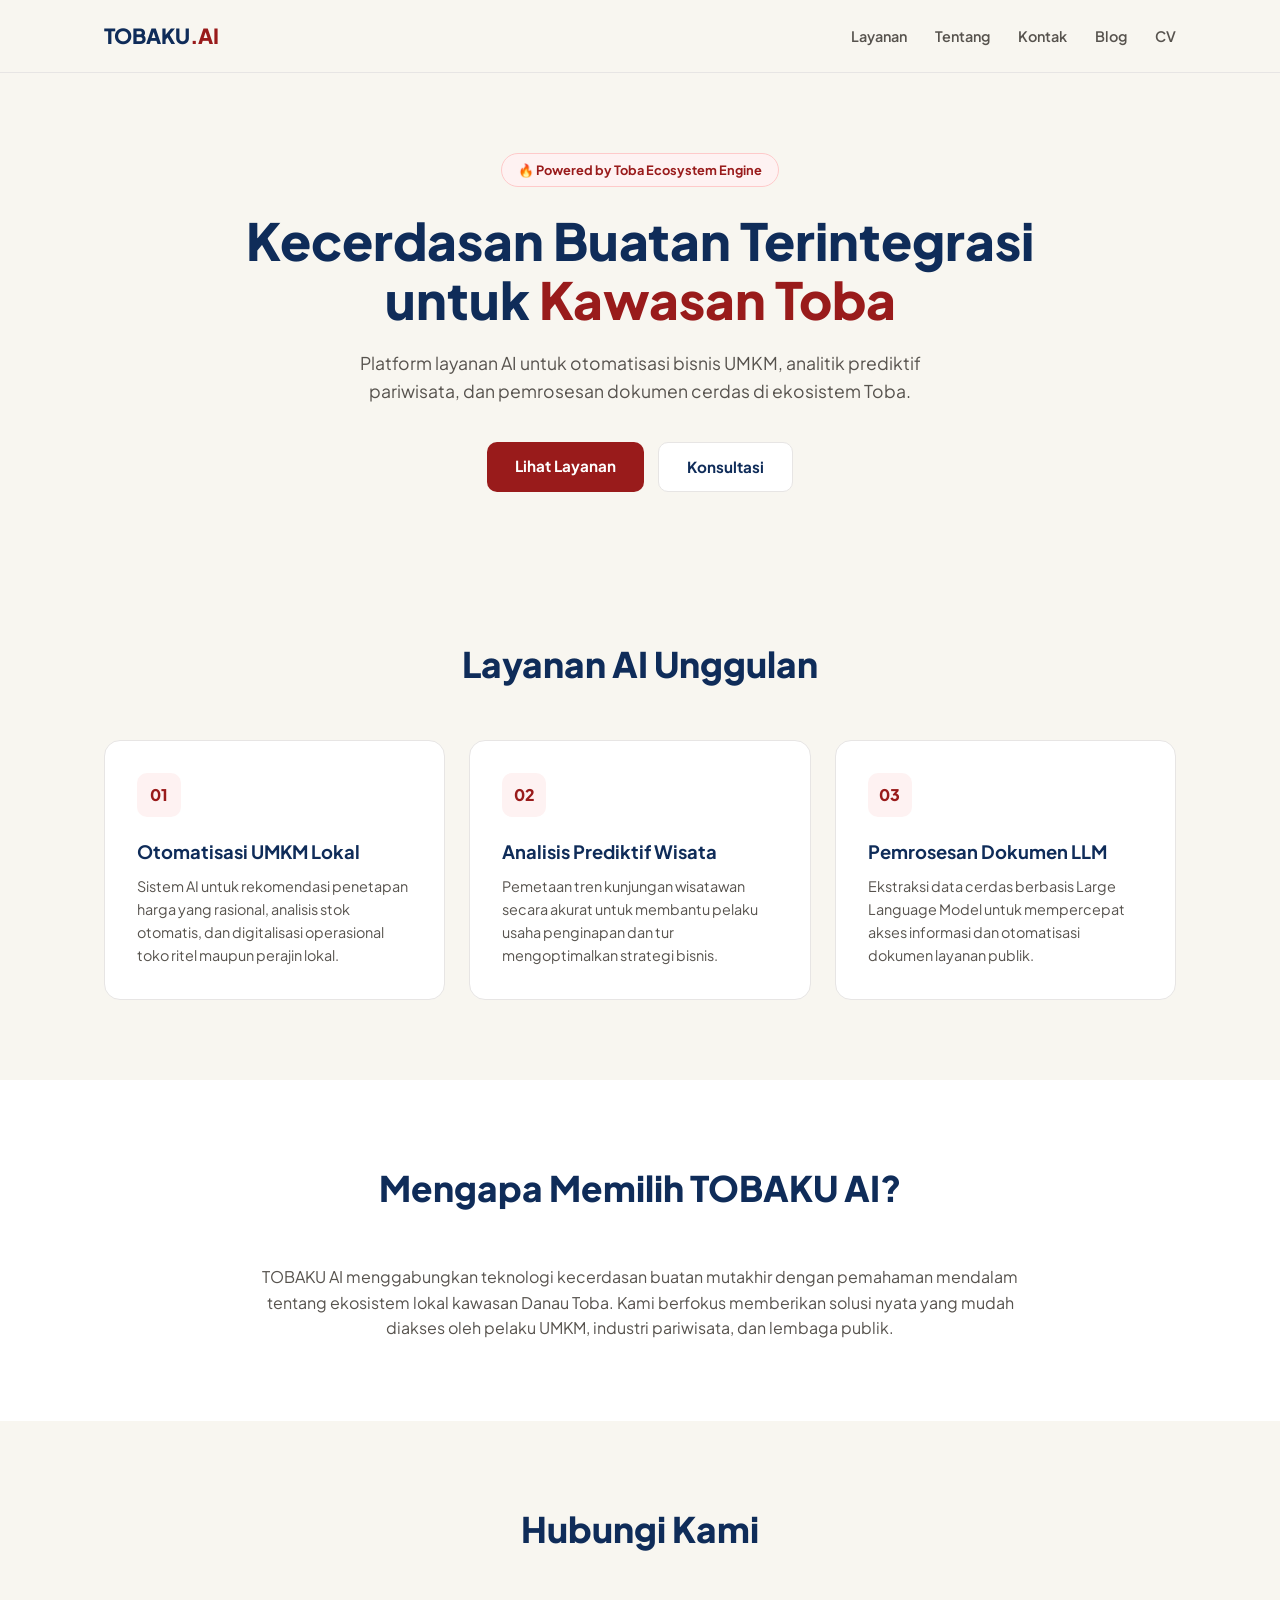
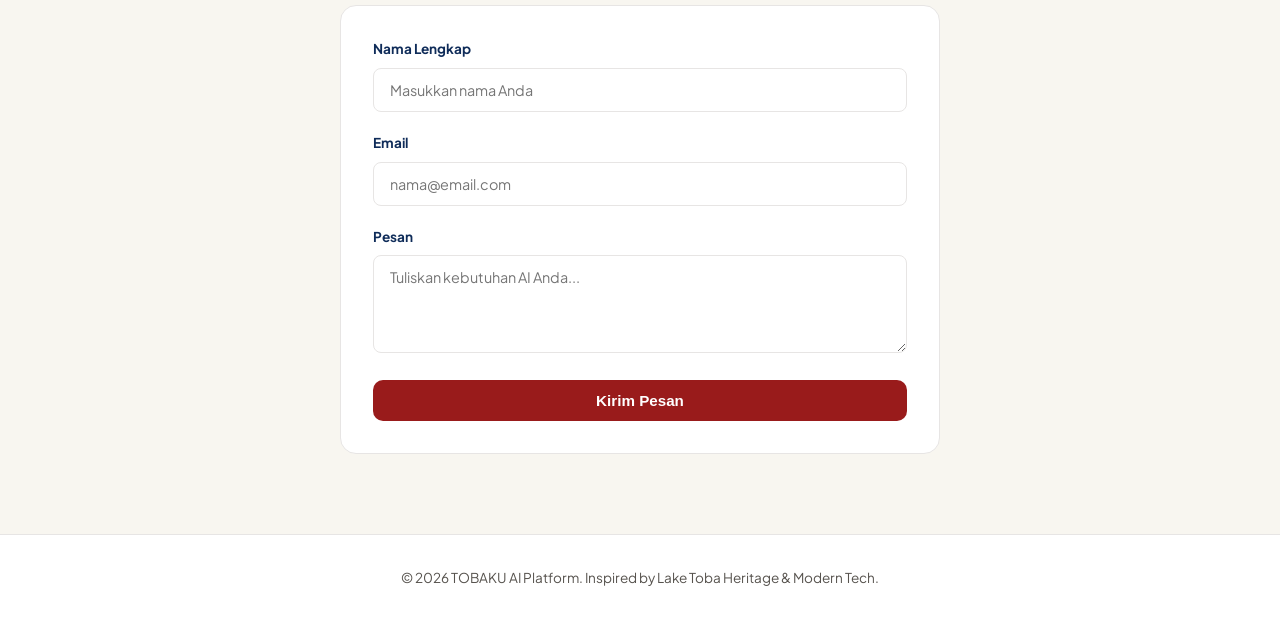
==== index.html @ 4fce0cf8 "Fix layout and index" ====
<!DOCTYPE html>
<html lang="id">
<head>
  <meta charset="UTF-8">
  <meta name="viewport" content="width=device-width, initial-scale=1.0">
  <title>TOBAKU AI | Landing Page</title>
  <link rel="stylesheet" href="assets/css/style.css">
</head>
<body>

  <nav class="navbar">
    <div class="container">
      <div class="nav-container">
        <a href="index.html" class="logo">TOBAKU<span>.AI</span></a>
        <ul class="nav-links">
          <li><a href="#layanan">Layanan</a></li>
          <li><a href="#tentang">Tentang</a></li>
          <li><a href="#kontak">Kontak</a></li>
          <li><a href="blog.html">Blog</a></li>
          <li><a href="cv.html">CV</a></li>
        </ul>
      </div>
    </div>
  </nav>

  <section class="hero">
    <div class="container">
      <span class="badge-saas">🔥 Powered by Toba Ecosystem Engine</span>
      <h1>Kecerdasan Buatan Terintegrasi untuk <span>Kawasan Toba</span></h1>
      <p>Platform layanan AI untuk otomatisasi bisnis UMKM, analitik prediktif pariwisata, dan pemrosesan dokumen cerdas di ekosistem Toba.</p>
      
      <div class="btn-group">
        <a href="#layanan" class="btn-primary">Lihat Layanan</a>
        <a href="#kontak" class="btn-secondary">Konsultasi</a>
      </div>
    </div>
  </section>

  <section class="section" id="layanan">
    <div class="container">
      <div class="section-title">
        <h2>Layanan AI Unggulan</h2>
      </div>

      <div class="grid-3">
        <div class="card">
          <div class="card-num">01</div>
          <h3>Otomatisasi UMKM Lokal</h3>
          <p>Sistem AI untuk rekomendasi penetapan harga yang rasional, analisis stok otomatis, dan digitalisasi operasional toko ritel maupun perajin lokal.</p>
        </div>

        <div class="card">
          <div class="card-num">02</div>
          <h3>Analisis Prediktif Wisata</h3>
          <p>Pemetaan tren kunjungan wisatawan secara akurat untuk membantu pelaku usaha penginapan dan tur mengoptimalkan strategi bisnis.</p>
        </div>

        <div class="card">
          <div class="card-num">03</div>
          <h3>Pemrosesan Dokumen LLM</h3>
          <p>Ekstraksi data cerdas berbasis Large Language Model untuk mempercepat akses informasi dan otomatisasi dokumen layanan publik.</p>
        </div>
      </div>
    </div>
  </section>

  <section class="section" id="tentang" style="background: white;">
    <div class="container">
      <div class="section-title">
        <h2>Mengapa Memilih TOBAKU AI?</h2>
      </div>
      <p style="text-align: center; max-width: 800px; margin: 0 auto; color: var(--text-muted);">
        TOBAKU AI menggabungkan teknologi kecerdasan buatan mutakhir dengan pemahaman mendalam tentang ekosistem lokal kawasan Danau Toba. Kami berfokus memberikan solusi nyata yang mudah diakses oleh pelaku UMKM, industri pariwisata, dan lembaga publik.
      </p>
    </div>
  </section>

  <section class="section" id="kontak">
    <div class="container">
      <div class="section-title">
        <h2>Hubungi Kami</h2>
      </div>

      <form class="contact-form" onsubmit="alert('Pesan berhasil dikirim!'); return false;">
        <div class="form-group">
          <label>Nama Lengkap</label>
          <input type="text" class="form-control" placeholder="Masukkan nama Anda" required>
        </div>
        <div class="form-group">
          <label>Email</label>
          <input type="email" class="form-control" placeholder="nama@email.com" required>
        </div>
        <div class="form-group">
          <label>Pesan</label>
          <textarea class="form-control" rows="4" placeholder="Tuliskan kebutuhan AI Anda..." required></textarea>
        </div>
        <button type="submit" class="btn-primary" style="width: 100%;">Kirim Pesan</button>
      </form>
    </div>
  </section>

  <footer>
    <div class="container">
      <p>&copy; 2026 TOBAKU AI Platform. Inspired by Lake Toba Heritage & Modern Tech.</p>
    </div>
  </footer>

</body>
</html>
---- assets/css/style.css ----
@import url('https://fonts.googleapis.com/css2?family=Plus+Jakarta+Sans:wght@400;500;600;700;800&display=swap');

:root {
  --bg-toba-warm: #f8f6f0;
  --surface-card: #ffffff;
  --toba-red: #991b1b;
  --toba-red-soft: #fef2f2;
  --toba-blue: #0f2c59;
  --text-dark: #1e1b18;
  --text-muted: #57534e;
  --border-color: #e7e5e4;
  --radius-pill: 999px;
  --radius-card: 16px;
}

* {
  margin: 0;
  padding: 0;
  box-sizing: border-box;
}

html {
  scroll-behavior: smooth;
}

body {
  font-family: 'Plus Jakarta Sans', sans-serif;
  background-color: var(--bg-toba-warm);
  color: var(--text-dark);
  line-height: 1.6;
}

.container {
  max-width: 1120px;
  margin: 0 auto;
  padding: 0 24px;
}

/* NAVBAR */
.navbar {
  position: sticky;
  top: 0;
  background: rgba(248, 246, 240, 0.95);
  backdrop-filter: blur(12px);
  border-bottom: 1px solid var(--border-color);
  z-index: 100;
}

.nav-container {
  height: 72px;
  display: flex;
  justify-content: space-between;
  align-items: center;
}

.logo {
  font-size: 1.3rem;
  font-weight: 800;
  color: var(--toba-blue);
  text-decoration: none;
}

.logo span {
  color: var(--toba-red);
}

.nav-links {
  display: flex;
  gap: 28px;
  list-style: none;
}

.nav-links a {
  text-decoration: none;
  color: var(--text-muted);
  font-weight: 600;
  font-size: 0.9rem;
  transition: color 0.2s;
}

.nav-links a:hover, .nav-links a.active {
  color: var(--toba-red);
}

/* HERO */
.hero {
  padding: 80px 0 64px;
  text-align: center;
}

.badge-saas {
  display: inline-flex;
  align-items: center;
  padding: 6px 16px;
  background: var(--toba-red-soft);
  border: 1px solid #fecaca;
  color: var(--toba-red);
  border-radius: var(--radius-pill);
  font-size: 0.8rem;
  font-weight: 700;
  margin-bottom: 24px;
}

.hero h1 {
  font-size: 3.2rem;
  font-weight: 800;
  line-height: 1.15;
  color: var(--toba-blue);
  max-width: 820px;
  margin: 0 auto 20px;
}

.hero h1 span {
  color: var(--toba-red);
}

.hero p {
  font-size: 1.1rem;
  color: var(--text-muted);
  max-width: 620px;
  margin: 0 auto 36px;
}

.btn-group {
  display: flex;
  gap: 14px;
  justify-content: center;
}

.btn-primary {
  padding: 12px 28px;
  background-color: var(--toba-red);
  color: #fff;
  text-decoration: none;
  font-weight: 700;
  border-radius: 10px;
  font-size: 0.95rem;
  transition: all 0.2s;
  border: none;
  cursor: pointer;
}

.btn-primary:hover {
  background-color: #7f1d1d;
  transform: translateY(-2px);
}

.btn-secondary {
  padding: 12px 28px;
  background-color: var(--surface-card);
  border: 1px solid var(--border-color);
  color: var(--toba-blue);
  text-decoration: none;
  font-weight: 700;
  border-radius: 10px;
  font-size: 0.95rem;
}

/* LAYANAN & TENTANG */
.section {
  padding: 80px 0;
}

.section-title {
  text-align: center;
  margin-bottom: 48px;
}

.section-title h2 {
  font-size: 2.2rem;
  font-weight: 800;
  color: var(--toba-blue);
}

.grid-3 {
  display: grid;
  grid-template-columns: repeat(3, 1fr);
  gap: 24px;
}

.card {
  background: var(--surface-card);
  border: 1px solid var(--border-color);
  border-radius: var(--radius-card);
  padding: 32px;
  transition: all 0.2s;
}

.card:hover {
  border-color: var(--toba-red);
  transform: translateY(-4px);
}

.card-num {
  width: 44px;
  height: 44px;
  background: var(--toba-red-soft);
  color: var(--toba-red);
  border-radius: 10px;
  display: flex;
  align-items: center;
  justify-content: center;
  font-weight: 800;
  margin-bottom: 20px;
}

.card h3 {
  font-size: 1.15rem;
  font-weight: 700;
  color: var(--toba-blue);
  margin-bottom: 8px;
}

.card p {
  color: var(--text-muted);
  font-size: 0.9rem;
}

/* FORM KONTAK */
.contact-form {
  max-width: 600px;
  margin: 0 auto;
  background: white;
  padding: 32px;
  border-radius: var(--radius-card);
  border: 1px solid var(--border-color);
}

.form-group {
  margin-bottom: 20px;
  text-align: left;
}

.form-group label {
  display: block;
  font-size: 0.85rem;
  font-weight: 700;
  margin-bottom: 8px;
  color: var(--toba-blue);
}

.form-control {
  width: 100%;
  padding: 12px 16px;
  border: 1px solid var(--border-color);
  border-radius: 8px;
  font-family: inherit;
  font-size: 0.9rem;
}

footer {
  border-top: 1px solid var(--border-color);
  padding: 32px 0;
  text-align: center;
  font-size: 0.85rem;
  color: var(--text-muted);
  background: var(--surface-card);
}

@media (max-width: 768px) {
  .hero h1 { font-size: 2.2rem; }
  .grid-3 { grid-template-columns: 1fr; }
}
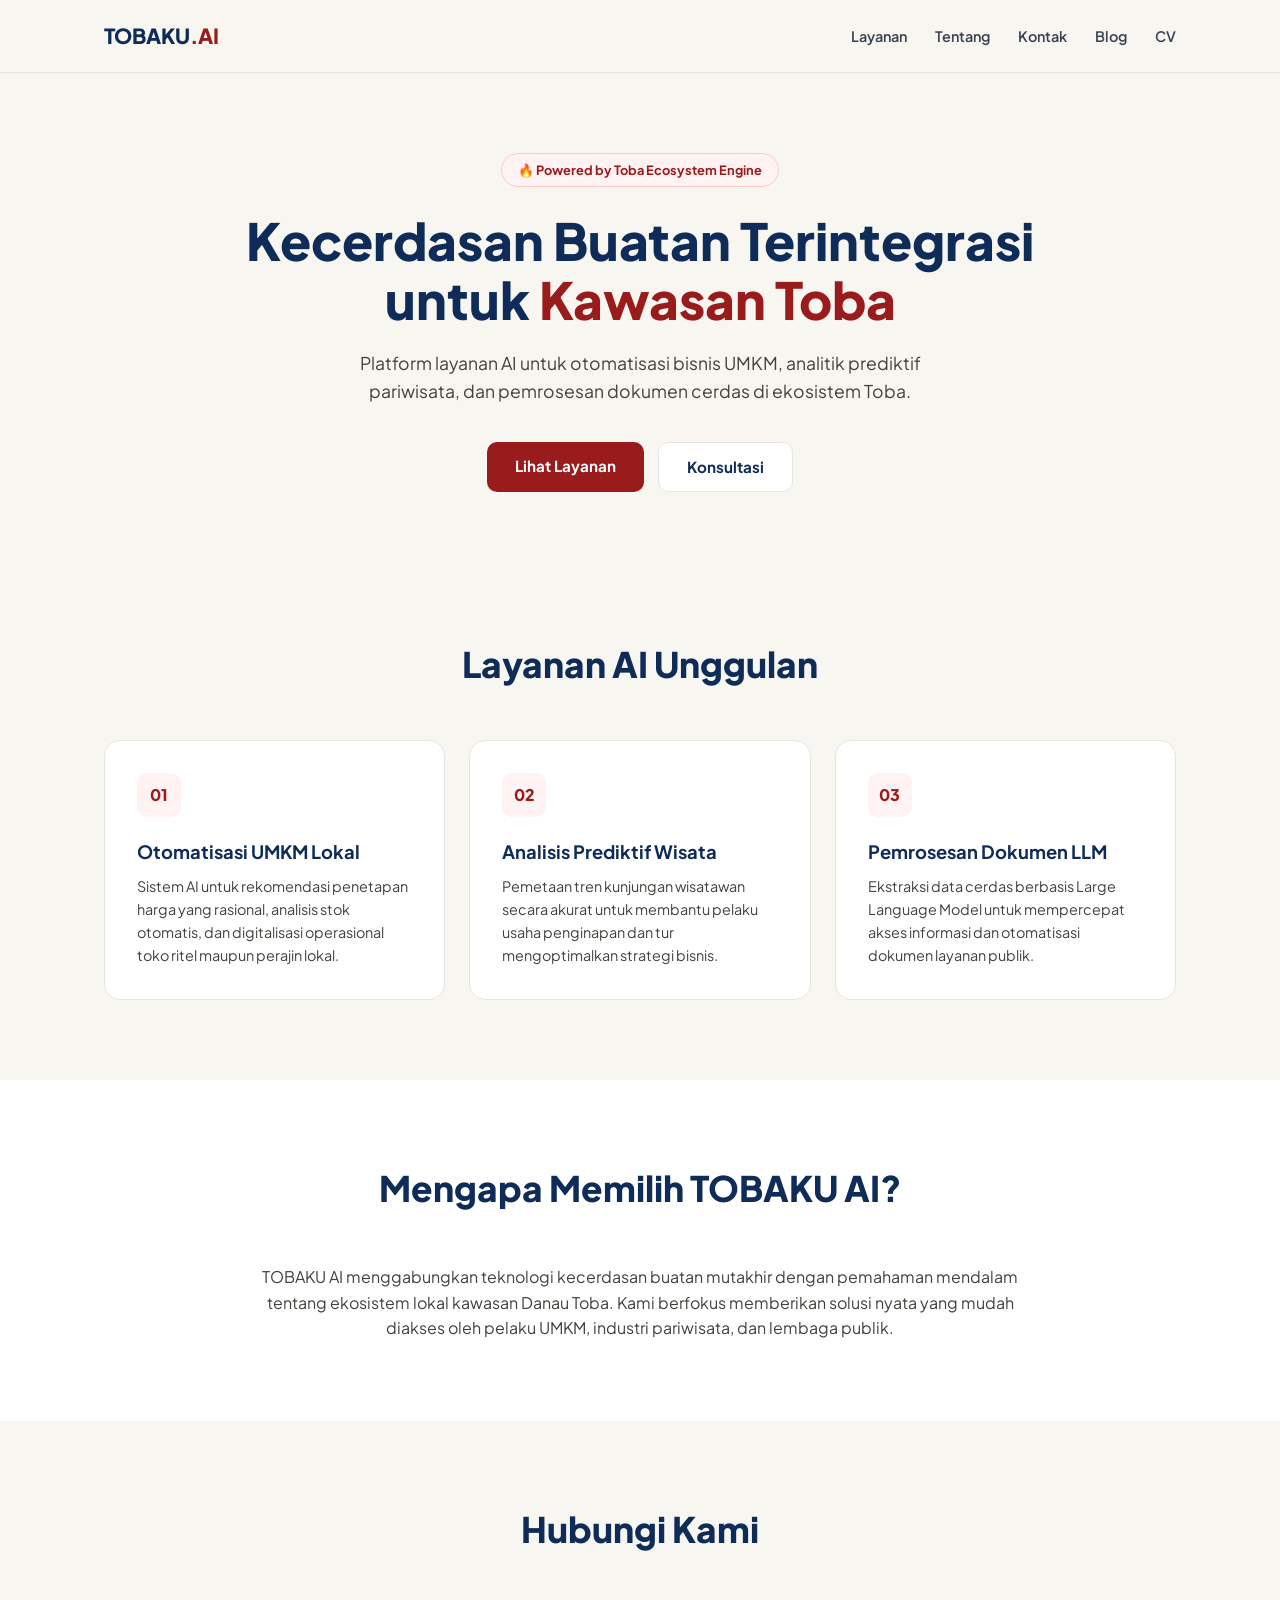
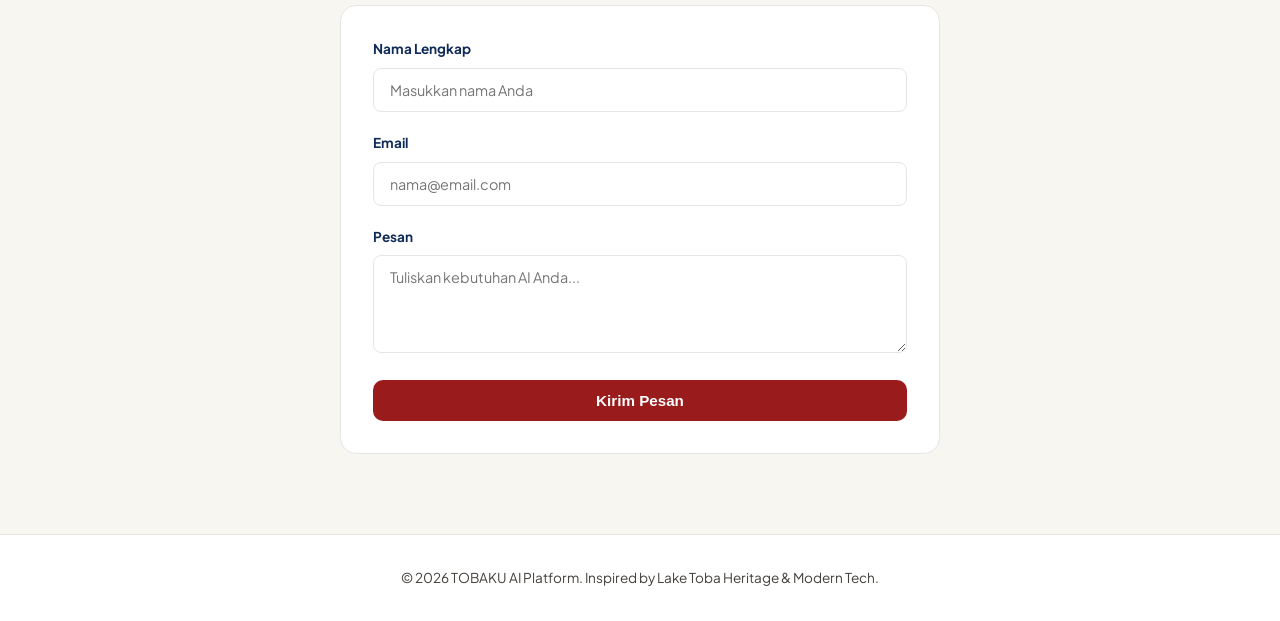
==== commit d2dcb044: "Fix accessibility issues: color contrast, heading order, and empty tags" ====
--- a/index.html
+++ b/index.html
@@ -8,96 +8,100 @@
 </head>
 <body>
 
-  <nav class="navbar">
-    <div class="container">
-      <div class="nav-container">
-        <a href="index.html" class="logo">TOBAKU<span>.AI</span></a>
-        <ul class="nav-links">
-          <li><a href="#layanan">Layanan</a></li>
-          <li><a href="#tentang">Tentang</a></li>
-          <li><a href="#kontak">Kontak</a></li>
-          <li><a href="blog.html">Blog</a></li>
-          <li><a href="cv.html">CV</a></li>
-        </ul>
+  <header>
+    <nav class="navbar">
+      <div class="container">
+        <div class="nav-container">
+          <a href="index.html" class="logo">TOBAKU<span>.AI</span></a>
+          <ul class="nav-links">
+            <li><a href="#layanan">Layanan</a></li>
+            <li><a href="#tentang">Tentang</a></li>
+            <li><a href="#kontak">Kontak</a></li>
+            <li><a href="blog.html">Blog</a></li>
+            <li><a href="cv.html">CV</a></li>
+          </ul>
+        </div>
       </div>
-    </div>
-  </nav>
+    </nav>
+  </header>
 
-  <section class="hero">
-    <div class="container">
-      <span class="badge-saas">🔥 Powered by Toba Ecosystem Engine</span>
-      <h1>Kecerdasan Buatan Terintegrasi untuk <span>Kawasan Toba</span></h1>
-      <p>Platform layanan AI untuk otomatisasi bisnis UMKM, analitik prediktif pariwisata, dan pemrosesan dokumen cerdas di ekosistem Toba.</p>
-      
-      <div class="btn-group">
-        <a href="#layanan" class="btn-primary">Lihat Layanan</a>
-        <a href="#kontak" class="btn-secondary">Konsultasi</a>
+  <main>
+    <section class="hero">
+      <div class="container">
+        <span class="badge-saas">🔥 Powered by Toba Ecosystem Engine</span>
+        <h1>Kecerdasan Buatan Terintegrasi untuk <span>Kawasan Toba</span></h1>
+        <p>Platform layanan AI untuk otomatisasi bisnis UMKM, analitik prediktif pariwisata, dan pemrosesan dokumen cerdas di ekosistem Toba.</p>
+        
+        <div class="btn-group">
+          <a href="#layanan" class="btn-primary">Lihat Layanan</a>
+          <a href="#kontak" class="btn-secondary">Konsultasi</a>
+        </div>
       </div>
-    </div>
-  </section>
+    </section>
 
-  <section class="section" id="layanan">
-    <div class="container">
-      <div class="section-title">
-        <h2>Layanan AI Unggulan</h2>
-      </div>
-
-      <div class="grid-3">
-        <div class="card">
-          <div class="card-num">01</div>
-          <h3>Otomatisasi UMKM Lokal</h3>
-          <p>Sistem AI untuk rekomendasi penetapan harga yang rasional, analisis stok otomatis, dan digitalisasi operasional toko ritel maupun perajin lokal.</p>
+    <section class="section" id="layanan">
+      <div class="container">
+        <div class="section-title">
+          <h2>Layanan AI Unggulan</h2>
         </div>
 
-        <div class="card">
-          <div class="card-num">02</div>
-          <h3>Analisis Prediktif Wisata</h3>
-          <p>Pemetaan tren kunjungan wisatawan secara akurat untuk membantu pelaku usaha penginapan dan tur mengoptimalkan strategi bisnis.</p>
+        <div class="grid-3">
+          <div class="card">
+            <div class="card-num">01</div>
+            <h3>Otomatisasi UMKM Lokal</h3>
+            <p>Sistem AI untuk rekomendasi penetapan harga yang rasional, analisis stok otomatis, dan digitalisasi operasional toko ritel maupun perajin lokal.</p>
+          </div>
+
+          <div class="card">
+            <div class="card-num">02</div>
+            <h3>Analisis Prediktif Wisata</h3>
+            <p>Pemetaan tren kunjungan wisatawan secara akurat untuk membantu pelaku usaha penginapan dan tur mengoptimalkan strategi bisnis.</p>
+          </div>
+
+          <div class="card">
+            <div class="card-num">03</div>
+            <h3>Pemrosesan Dokumen LLM</h3>
+            <p>Ekstraksi data cerdas berbasis Large Language Model untuk mempercepat akses informasi dan otomatisasi dokumen layanan publik.</p>
+          </div>
+        </div>
+      </div>
+    </section>
+
+    <section class="section" id="tentang" style="background: white;">
+      <div class="container">
+        <div class="section-title">
+          <h2>Mengapa Memilih TOBAKU AI?</h2>
+        </div>
+        <p style="text-align: center; max-width: 800px; margin: 0 auto; color: var(--text-muted);">
+          TOBAKU AI menggabungkan teknologi kecerdasan buatan mutakhir dengan pemahaman mendalam tentang ekosistem lokal kawasan Danau Toba. Kami berfokus memberikan solusi nyata yang mudah diakses oleh pelaku UMKM, industri pariwisata, dan lembaga publik.
+        </p>
+      </div>
+    </section>
+
+    <section class="section" id="kontak">
+      <div class="container">
+        <div class="section-title">
+          <h2>Hubungi Kami</h2>
         </div>
 
-        <div class="card">
-          <div class="card-num">03</div>
-          <h3>Pemrosesan Dokumen LLM</h3>
-          <p>Ekstraksi data cerdas berbasis Large Language Model untuk mempercepat akses informasi dan otomatisasi dokumen layanan publik.</p>
-        </div>
+        <form class="contact-form" onsubmit="alert('Pesan berhasil dikirim!'); return false;">
+          <div class="form-group">
+            <label for="nama">Nama Lengkap</label>
+            <input type="text" id="nama" class="form-control" placeholder="Masukkan nama Anda" required>
+          </div>
+          <div class="form-group">
+            <label for="email">Email</label>
+            <input type="email" id="email" class="form-control" placeholder="nama@email.com" required>
+          </div>
+          <div class="form-group">
+            <label for="pesan">Pesan</label>
+            <textarea id="pesan" class="form-control" rows="4" placeholder="Tuliskan kebutuhan AI Anda..." required></textarea>
+          </div>
+          <button type="submit" class="btn-primary" style="width: 100%;">Kirim Pesan</button>
+        </form>
       </div>
-    </div>
-  </section>
-
-  <section class="section" id="tentang" style="background: white;">
-    <div class="container">
-      <div class="section-title">
-        <h2>Mengapa Memilih TOBAKU AI?</h2>
-      </div>
-      <p style="text-align: center; max-width: 800px; margin: 0 auto; color: var(--text-muted);">
-        TOBAKU AI menggabungkan teknologi kecerdasan buatan mutakhir dengan pemahaman mendalam tentang ekosistem lokal kawasan Danau Toba. Kami berfokus memberikan solusi nyata yang mudah diakses oleh pelaku UMKM, industri pariwisata, dan lembaga publik.
-      </p>
-    </div>
-  </section>
-
-  <section class="section" id="kontak">
-    <div class="container">
-      <div class="section-title">
-        <h2>Hubungi Kami</h2>
-      </div>
-
-      <form class="contact-form" onsubmit="alert('Pesan berhasil dikirim!'); return false;">
-        <div class="form-group">
-          <label>Nama Lengkap</label>
-          <input type="text" class="form-control" placeholder="Masukkan nama Anda" required>
-        </div>
-        <div class="form-group">
-          <label>Email</label>
-          <input type="email" class="form-control" placeholder="nama@email.com" required>
-        </div>
-        <div class="form-group">
-          <label>Pesan</label>
-          <textarea class="form-control" rows="4" placeholder="Tuliskan kebutuhan AI Anda..." required></textarea>
-        </div>
-        <button type="submit" class="btn-primary" style="width: 100%;">Kirim Pesan</button>
-      </form>
-    </div>
-  </section>
+    </section>
+  </main>
 
   <footer>
     <div class="container">
--- a/assets/css/style.css
+++ b/assets/css/style.css
@@ -7,7 +7,7 @@
   --toba-red-soft: #fef2f2;
   --toba-blue: #0f2c59;
   --text-dark: #1e1b18;
-  --text-muted: #57534e;
+  --text-muted: #44403c; /* Gelap untuk memenuhi kontras WCAG 2 AA */
   --border-color: #e7e5e4;
   --radius-pill: 999px;
   --radius-card: 16px;
@@ -72,7 +72,7 @@
 
 .nav-links a {
   text-decoration: none;
-  color: var(--text-muted);
+  color: #374151; /* Kontras dinaikkan */
   font-weight: 600;
   font-size: 0.9rem;
   transition: color 0.2s;
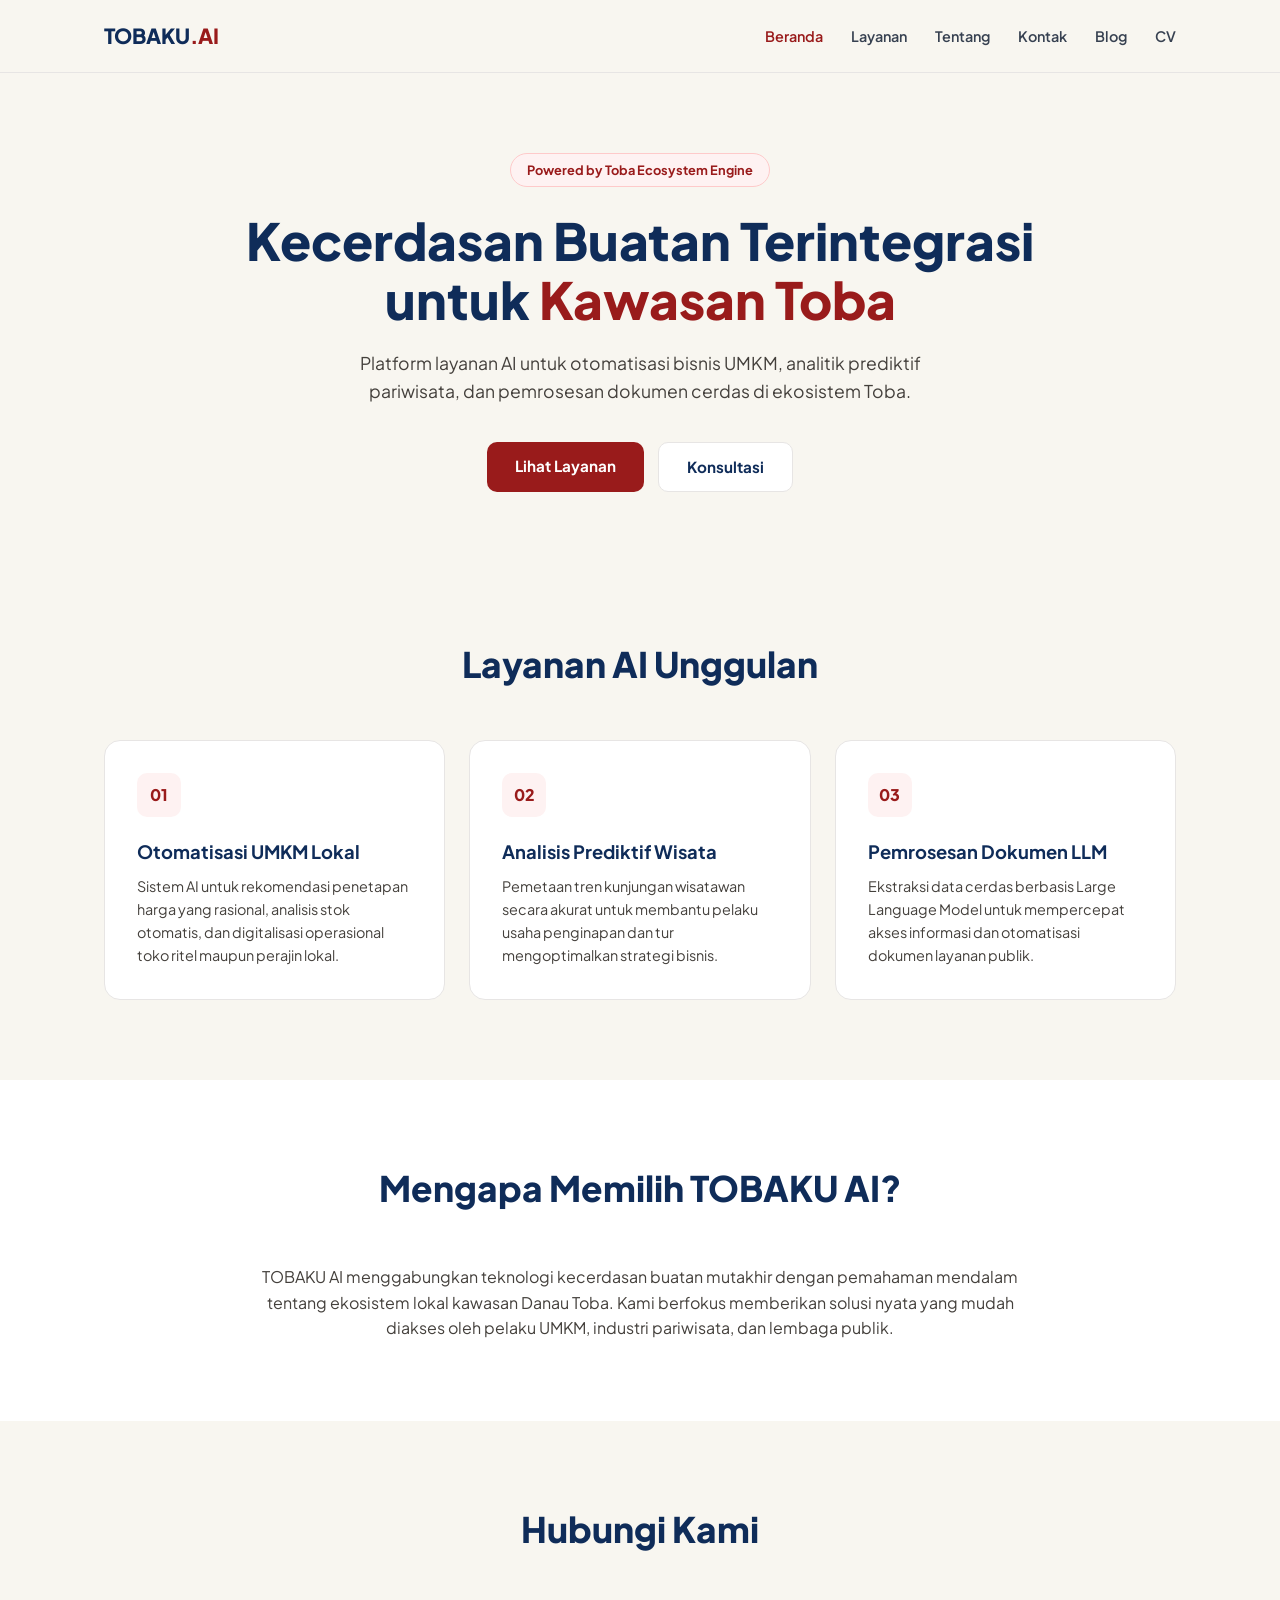
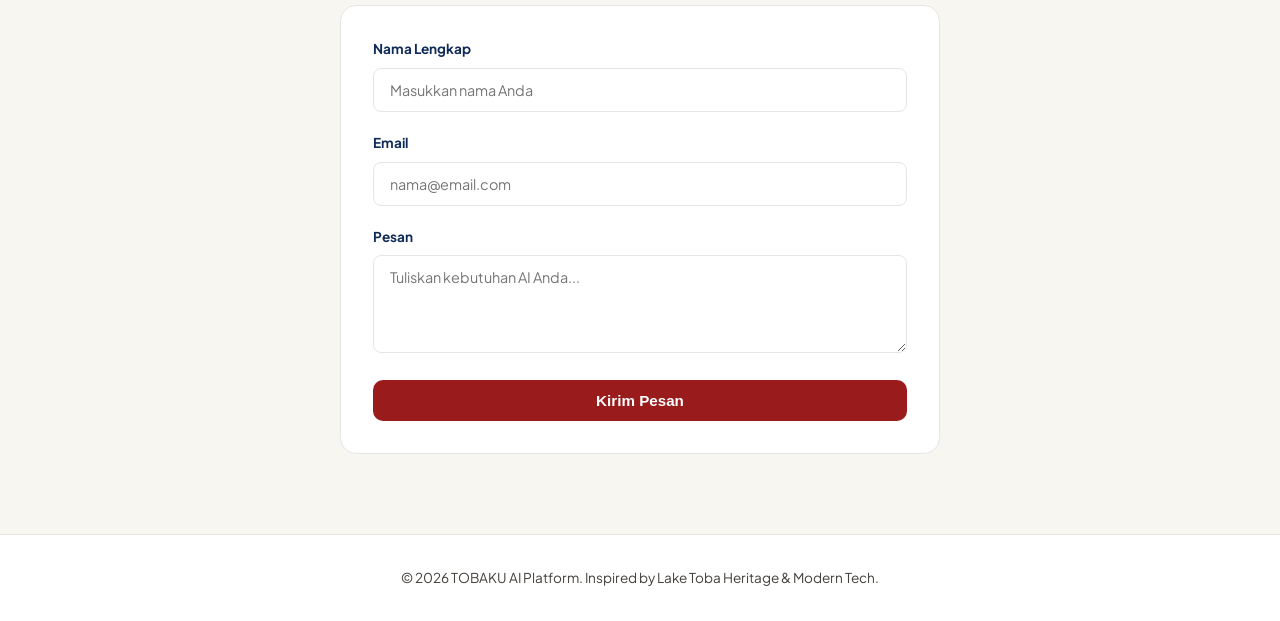
==== commit b0c4689c: "Refactor code to meet rubric requirements: clean code, semantic HTML, and proper framework separatio" ====
--- a/index.html
+++ b/index.html
@@ -3,32 +3,33 @@
 <head>
   <meta charset="UTF-8">
   <meta name="viewport" content="width=device-width, initial-scale=1.0">
-  <title>TOBAKU AI | Landing Page</title>
+  <title>TOBAKU AI | Layanan Kecerdasan Buatan Kawasan Toba</title>
   <link rel="stylesheet" href="assets/css/style.css">
 </head>
 <body>
 
-  <header>
-    <nav class="navbar">
-      <div class="container">
-        <div class="nav-container">
-          <a href="index.html" class="logo">TOBAKU<span>.AI</span></a>
+  <header class="navbar">
+    <div class="container">
+      <div class="nav-container">
+        <a href="index.html" class="logo">TOBAKU<span>.AI</span></a>
+        <nav>
           <ul class="nav-links">
+            <li><a href="index.html" class="active">Beranda</a></li>
             <li><a href="#layanan">Layanan</a></li>
             <li><a href="#tentang">Tentang</a></li>
             <li><a href="#kontak">Kontak</a></li>
             <li><a href="blog.html">Blog</a></li>
             <li><a href="cv.html">CV</a></li>
           </ul>
-        </div>
+        </nav>
       </div>
-    </nav>
+    </div>
   </header>
 
   <main>
     <section class="hero">
       <div class="container">
-        <span class="badge-saas">🔥 Powered by Toba Ecosystem Engine</span>
+        <span class="badge-saas">Powered by Toba Ecosystem Engine</span>
         <h1>Kecerdasan Buatan Terintegrasi untuk <span>Kawasan Toba</span></h1>
         <p>Platform layanan AI untuk otomatisasi bisnis UMKM, analitik prediktif pariwisata, dan pemrosesan dokumen cerdas di ekosistem Toba.</p>
         
@@ -46,28 +47,28 @@
         </div>
 
         <div class="grid-3">
-          <div class="card">
+          <article class="card">
             <div class="card-num">01</div>
             <h3>Otomatisasi UMKM Lokal</h3>
             <p>Sistem AI untuk rekomendasi penetapan harga yang rasional, analisis stok otomatis, dan digitalisasi operasional toko ritel maupun perajin lokal.</p>
-          </div>
+          </article>
 
-          <div class="card">
+          <article class="card">
             <div class="card-num">02</div>
             <h3>Analisis Prediktif Wisata</h3>
             <p>Pemetaan tren kunjungan wisatawan secara akurat untuk membantu pelaku usaha penginapan dan tur mengoptimalkan strategi bisnis.</p>
-          </div>
+          </article>
 
-          <div class="card">
+          <article class="card">
             <div class="card-num">03</div>
             <h3>Pemrosesan Dokumen LLM</h3>
             <p>Ekstraksi data cerdas berbasis Large Language Model untuk mempercepat akses informasi dan otomatisasi dokumen layanan publik.</p>
-          </div>
+          </article>
         </div>
       </div>
     </section>
 
-    <section class="section" id="tentang" style="background: white;">
+    <section class="section" id="tentang" style="background: #ffffff;">
       <div class="container">
         <div class="section-title">
           <h2>Mengapa Memilih TOBAKU AI?</h2>
--- a/assets/css/style.css
+++ b/assets/css/style.css
@@ -7,7 +7,7 @@
   --toba-red-soft: #fef2f2;
   --toba-blue: #0f2c59;
   --text-dark: #1e1b18;
-  --text-muted: #44403c; /* Gelap untuk memenuhi kontras WCAG 2 AA */
+  --text-muted: #44403c;
   --border-color: #e7e5e4;
   --radius-pill: 999px;
   --radius-card: 16px;
@@ -36,7 +36,7 @@
   padding: 0 24px;
 }
 
-/* NAVBAR */
+/* Navigation */
 .navbar {
   position: sticky;
   top: 0;
@@ -72,17 +72,18 @@
 
 .nav-links a {
   text-decoration: none;
-  color: #374151; /* Kontras dinaikkan */
+  color: #374151;
   font-weight: 600;
   font-size: 0.9rem;
   transition: color 0.2s;
 }
 
-.nav-links a:hover, .nav-links a.active {
-  color: var(--toba-red);
-}
-
-/* HERO */
+.nav-links a:hover,
+.nav-links a.active {
+  color: var(--toba-red);
+}
+
+/* Hero Section */
 .hero {
   padding: 80px 0 64px;
   text-align: center;
@@ -130,7 +131,7 @@
 .btn-primary {
   padding: 12px 28px;
   background-color: var(--toba-red);
-  color: #fff;
+  color: #ffffff;
   text-decoration: none;
   font-weight: 700;
   border-radius: 10px;
@@ -156,7 +157,7 @@
   font-size: 0.95rem;
 }
 
-/* LAYANAN & TENTANG */
+/* Feature & Service Sections */
 .section {
   padding: 80px 0;
 }
@@ -216,11 +217,11 @@
   font-size: 0.9rem;
 }
 
-/* FORM KONTAK */
+/* Contact Form */
 .contact-form {
   max-width: 600px;
   margin: 0 auto;
-  background: white;
+  background: #ffffff;
   padding: 32px;
   border-radius: var(--radius-card);
   border: 1px solid var(--border-color);
@@ -257,7 +258,12 @@
   background: var(--surface-card);
 }
 
+/* Responsive Media Queries */
 @media (max-width: 768px) {
-  .hero h1 { font-size: 2.2rem; }
-  .grid-3 { grid-template-columns: 1fr; }
+  .hero h1 {
+    font-size: 2.2rem;
+  }
+  .grid-3 {
+    grid-template-columns: 1fr;
+  }
 }
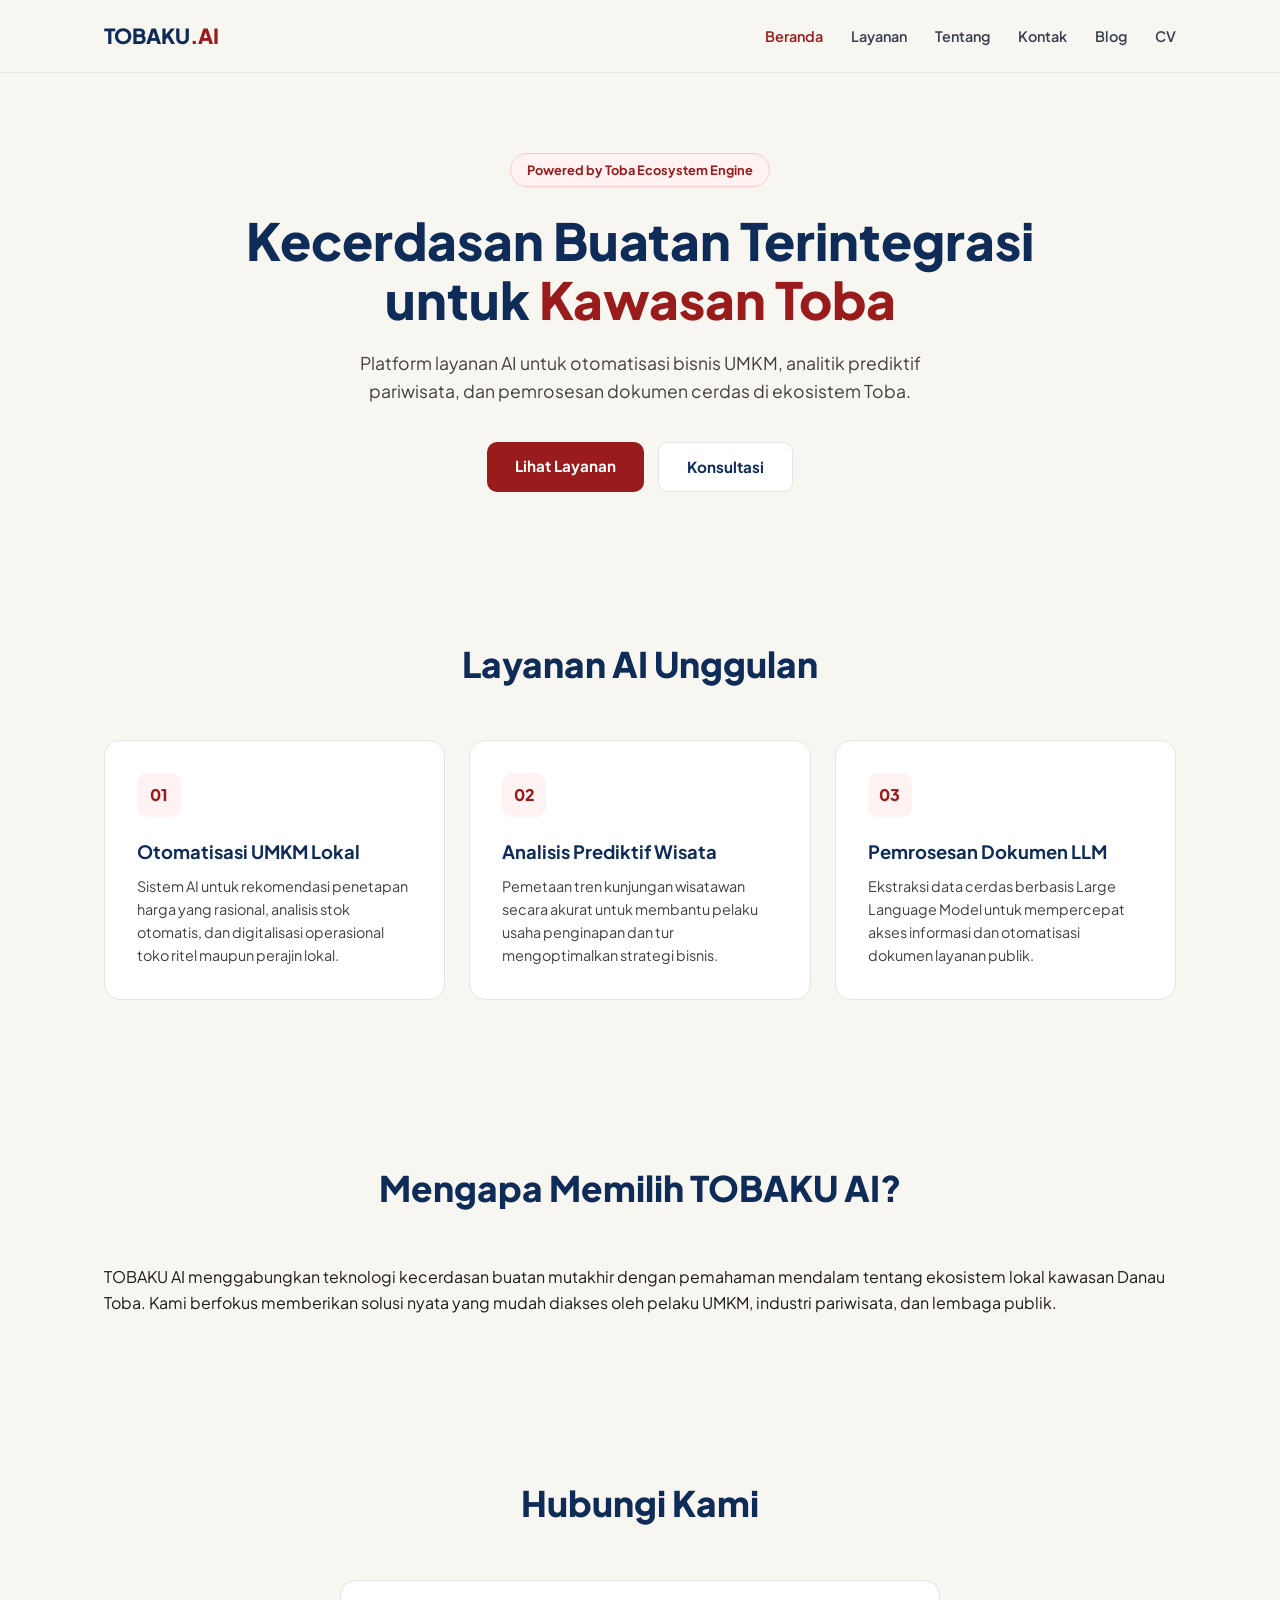
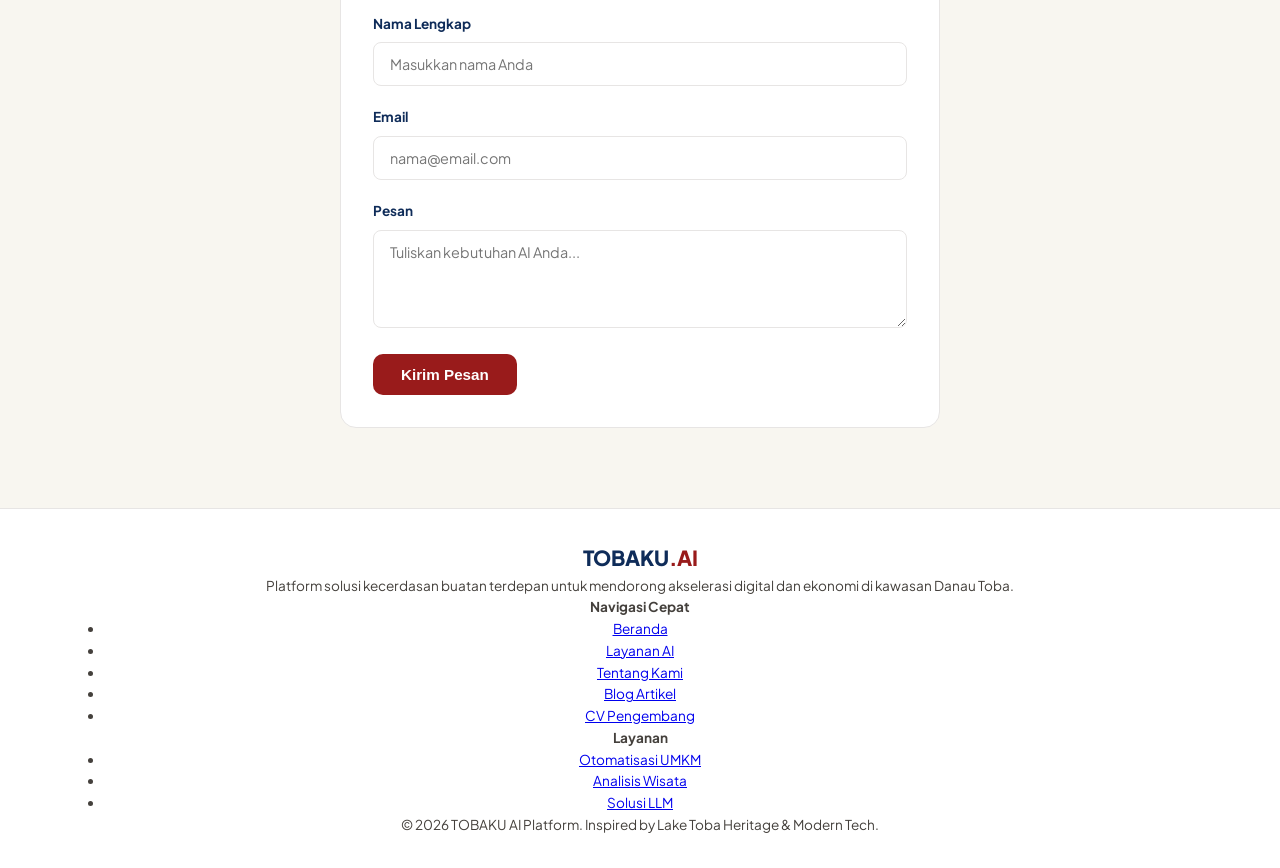
==== commit 5b766d91: "Fix feedback rubric: add blog thumbnails and full detail cover, remove inline styles, add HTML comme" ====
--- a/index.html
+++ b/index.html
@@ -8,6 +8,7 @@
 </head>
 <body>
 
+  <!-- Navigasi Utama -->
   <header class="navbar">
     <div class="container">
       <div class="nav-container">
@@ -27,6 +28,7 @@
   </header>
 
   <main>
+    <!-- Section Hero -->
     <section class="hero">
       <div class="container">
         <span class="badge-saas">Powered by Toba Ecosystem Engine</span>
@@ -40,6 +42,7 @@
       </div>
     </section>
 
+    <!-- Section Layanan -->
     <section class="section" id="layanan">
       <div class="container">
         <div class="section-title">
@@ -68,17 +71,19 @@
       </div>
     </section>
 
-    <section class="section" id="tentang" style="background: #ffffff;">
+    <!-- Section Tentang -->
+    <section class="section bg-white-surface" id="tentang">
       <div class="container">
         <div class="section-title">
           <h2>Mengapa Memilih TOBAKU AI?</h2>
         </div>
-        <p style="text-align: center; max-width: 800px; margin: 0 auto; color: var(--text-muted);">
+        <p class="about-text">
           TOBAKU AI menggabungkan teknologi kecerdasan buatan mutakhir dengan pemahaman mendalam tentang ekosistem lokal kawasan Danau Toba. Kami berfokus memberikan solusi nyata yang mudah diakses oleh pelaku UMKM, industri pariwisata, dan lembaga publik.
         </p>
       </div>
     </section>
 
+    <!-- Section Kontak -->
     <section class="section" id="kontak">
       <div class="container">
         <div class="section-title">
@@ -98,15 +103,42 @@
             <label for="pesan">Pesan</label>
             <textarea id="pesan" class="form-control" rows="4" placeholder="Tuliskan kebutuhan AI Anda..." required></textarea>
           </div>
-          <button type="submit" class="btn-primary" style="width: 100%;">Kirim Pesan</button>
+          <button type="submit" class="btn-primary btn-full">Kirim Pesan</button>
         </form>
       </div>
     </section>
   </main>
 
+  <!-- Footer dengan Quick Links -->
   <footer>
     <div class="container">
-      <p>&copy; 2026 TOBAKU AI Platform. Inspired by Lake Toba Heritage & Modern Tech.</p>
+      <div class="footer-grid">
+        <div class="footer-brand">
+          <a href="index.html" class="logo">TOBAKU<span>.AI</span></a>
+          <p>Platform solusi kecerdasan buatan terdepan untuk mendorong akselerasi digital dan ekonomi di kawasan Danau Toba.</p>
+        </div>
+        <div class="footer-links">
+          <h4>Navigasi Cepat</h4>
+          <ul>
+            <li><a href="index.html">Beranda</a></li>
+            <li><a href="#layanan">Layanan AI</a></li>
+            <li><a href="#tentang">Tentang Kami</a></li>
+            <li><a href="blog.html">Blog Artikel</a></li>
+            <li><a href="cv.html">CV Pengembang</a></li>
+          </ul>
+        </div>
+        <div class="footer-links">
+          <h4>Layanan</h4>
+          <ul>
+            <li><a href="#layanan">Otomatisasi UMKM</a></li>
+            <li><a href="#layanan">Analisis Wisata</a></li>
+            <li><a href="#layanan">Solusi LLM</a></li>
+          </ul>
+        </div>
+      </div>
+      <div class="footer-bottom">
+        <p>&copy; 2026 TOBAKU AI Platform. Inspired by Lake Toba Heritage & Modern Tech.</p>
+      </div>
     </div>
   </footer>
 
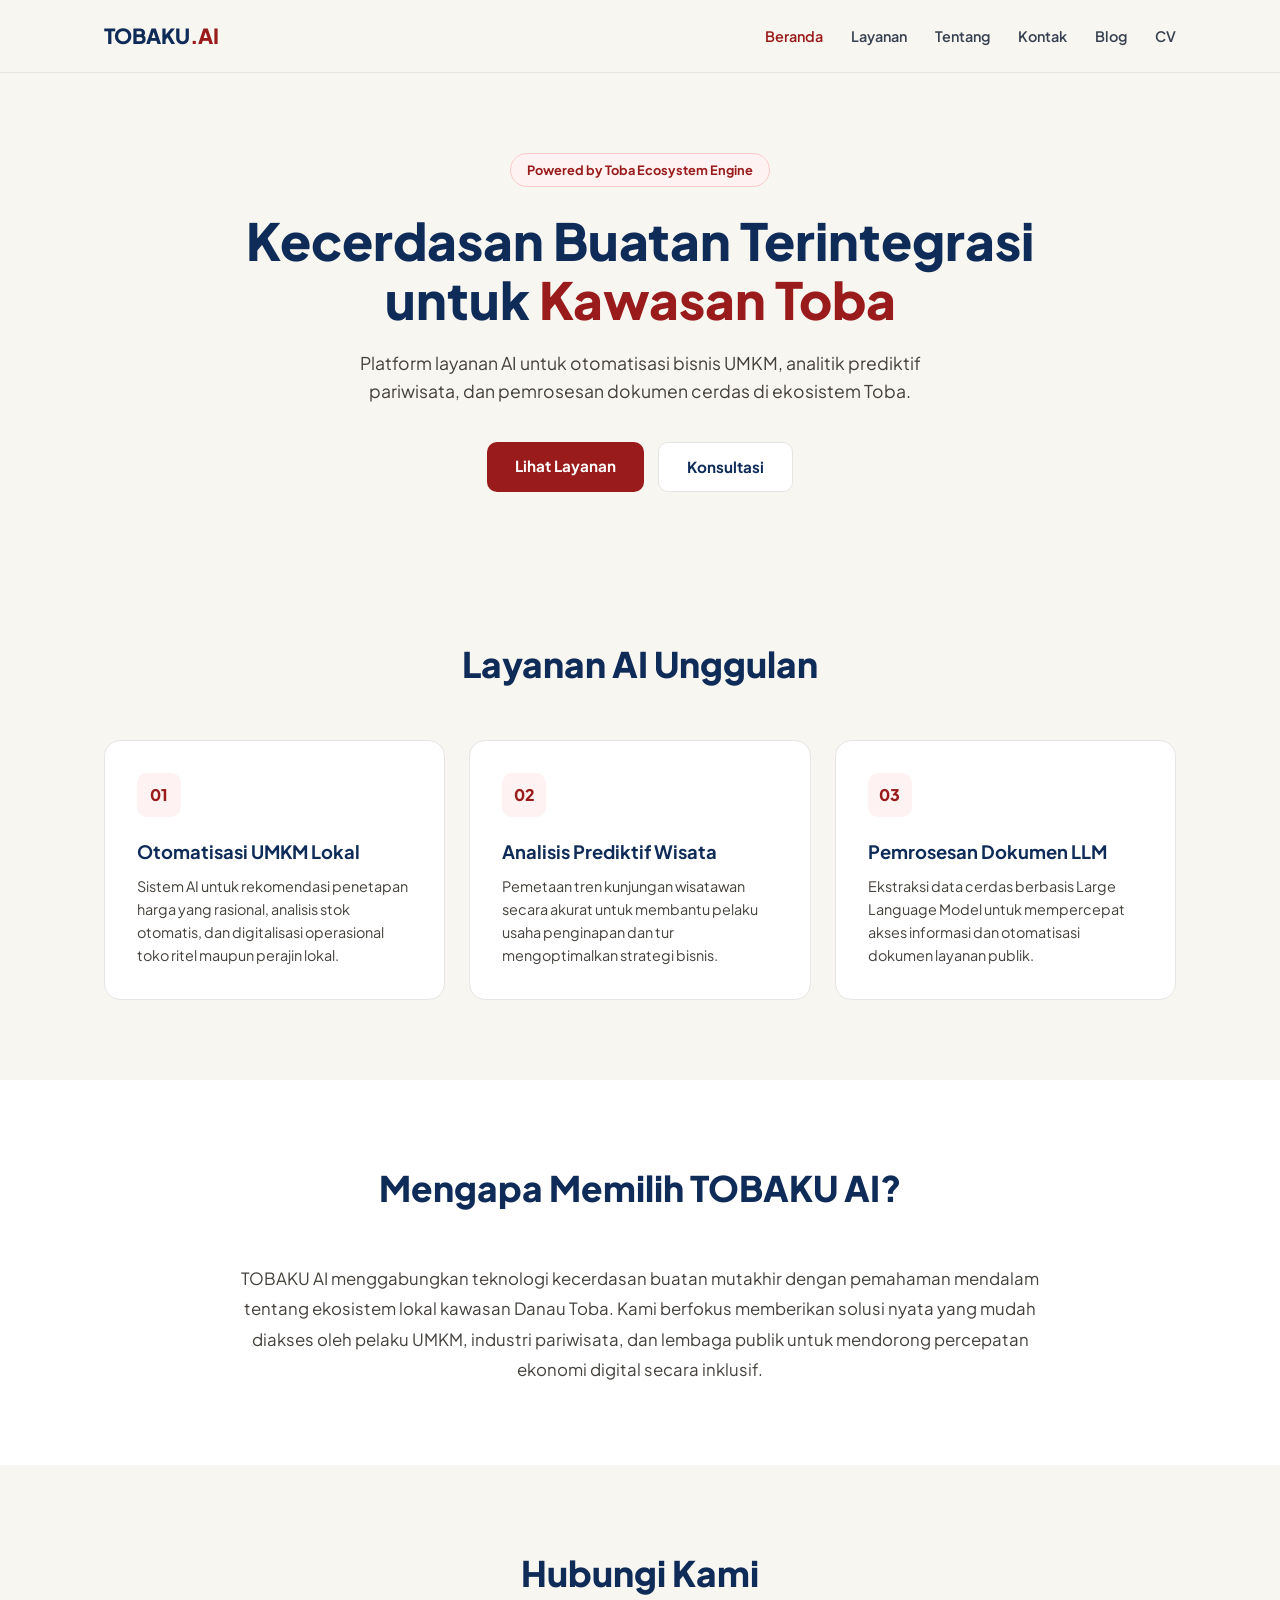
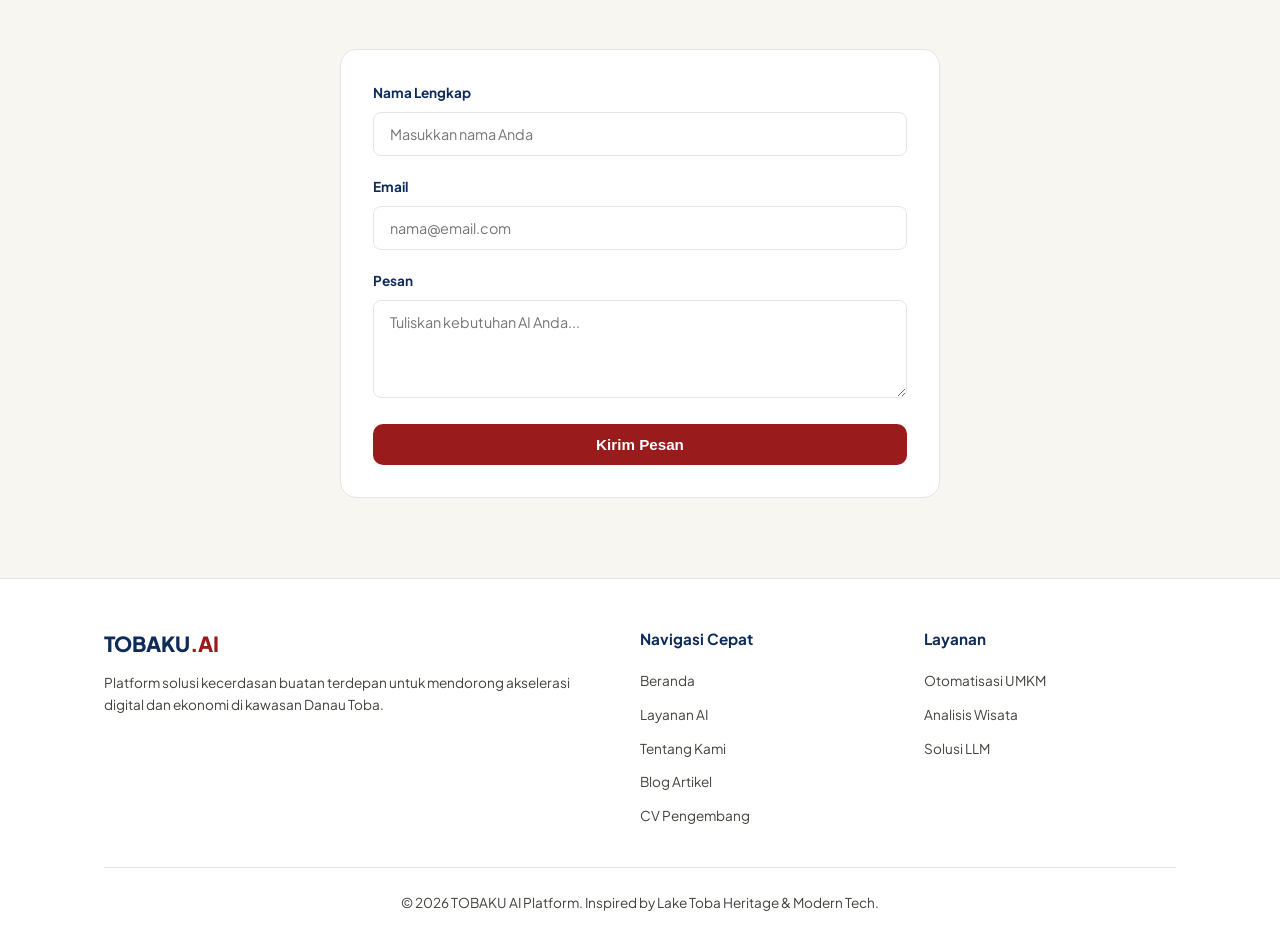
==== commit 5444b2c7: "Fix feedback rubric: add blog thumbnails and full detail cover, remove inline styles, add HTML comme" ====
--- a/index.html
+++ b/index.html
@@ -13,8 +13,12 @@
     <div class="container">
       <div class="nav-container">
         <a href="index.html" class="logo">TOBAKU<span>.AI</span></a>
+        
+        <!-- Toggle Button untuk Mobile -->
+        <button class="menu-toggle" id="menuToggle" aria-label="Toggle Menu">☰</button>
+
         <nav>
-          <ul class="nav-links">
+          <ul class="nav-links" id="navLinks">
             <li><a href="index.html" class="active">Beranda</a></li>
             <li><a href="#layanan">Layanan</a></li>
             <li><a href="#tentang">Tentang</a></li>
@@ -78,7 +82,7 @@
           <h2>Mengapa Memilih TOBAKU AI?</h2>
         </div>
         <p class="about-text">
-          TOBAKU AI menggabungkan teknologi kecerdasan buatan mutakhir dengan pemahaman mendalam tentang ekosistem lokal kawasan Danau Toba. Kami berfokus memberikan solusi nyata yang mudah diakses oleh pelaku UMKM, industri pariwisata, dan lembaga publik.
+          TOBAKU AI menggabungkan teknologi kecerdasan buatan mutakhir dengan pemahaman mendalam tentang ekosistem lokal kawasan Danau Toba. Kami berfokus memberikan solusi nyata yang mudah diakses oleh pelaku UMKM, industri pariwisata, dan lembaga publik untuk mendorong percepatan ekonomi digital secara inklusif.
         </p>
       </div>
     </section>
@@ -109,7 +113,7 @@
     </section>
   </main>
 
-  <!-- Footer dengan Quick Links -->
+  <!-- Footer -->
   <footer>
     <div class="container">
       <div class="footer-grid">
@@ -142,5 +146,14 @@
     </div>
   </footer>
 
+  <script>
+    // Script Toggle Mobile Navigation
+    const menuToggle = document.getElementById('menuToggle');
+    const navLinks = document.getElementById('navLinks');
+
+    menuToggle.addEventListener('click', () => {
+      navLinks.classList.toggle('show');
+    });
+  </script>
 </body>
 </html>
--- a/assets/css/style.css
+++ b/assets/css/style.css
@@ -36,7 +36,7 @@
   padding: 0 24px;
 }
 
-/* Navigation */
+/* Navigasi Header */
 .navbar {
   position: sticky;
   top: 0;
@@ -51,6 +51,7 @@
   display: flex;
   justify-content: space-between;
   align-items: center;
+  position: relative;
 }
 
 .logo {
@@ -81,6 +82,15 @@
 .nav-links a:hover,
 .nav-links a.active {
   color: var(--toba-red);
+}
+
+.menu-toggle {
+  display: none;
+  background: none;
+  border: none;
+  font-size: 1.5rem;
+  cursor: pointer;
+  color: var(--toba-blue);
 }
 
 /* Hero Section */
@@ -139,11 +149,17 @@
   transition: all 0.2s;
   border: none;
   cursor: pointer;
+  display: inline-block;
+  text-align: center;
 }
 
 .btn-primary:hover {
   background-color: #7f1d1d;
   transform: translateY(-2px);
+}
+
+.btn-full {
+  width: 100%;
 }
 
 .btn-secondary {
@@ -157,9 +173,13 @@
   font-size: 0.95rem;
 }
 
-/* Feature & Service Sections */
+/* Sections & Utility Classes */
 .section {
   padding: 80px 0;
+}
+
+.bg-white-surface {
+  background-color: #ffffff;
 }
 
 .section-title {
@@ -171,6 +191,15 @@
   font-size: 2.2rem;
   font-weight: 800;
   color: var(--toba-blue);
+}
+
+.about-text {
+  text-align: center;
+  max-width: 800px;
+  margin: 0 auto;
+  color: var(--text-muted);
+  font-size: 1.05rem;
+  line-height: 1.8;
 }
 
 .grid-3 {
@@ -217,7 +246,7 @@
   font-size: 0.9rem;
 }
 
-/* Contact Form */
+/* Form Kontak */
 .contact-form {
   max-width: 600px;
   margin: 0 auto;
@@ -249,21 +278,153 @@
   font-size: 0.9rem;
 }
 
+/* Footer Classes */
 footer {
   border-top: 1px solid var(--border-color);
-  padding: 32px 0;
+  padding: 48px 0 24px;
+  background: var(--surface-card);
+}
+
+.footer-grid {
+  display: grid;
+  grid-template-columns: 2fr 1fr 1fr;
+  gap: 32px;
+  margin-bottom: 32px;
+}
+
+.footer-brand p {
+  color: var(--text-muted);
+  font-size: 0.85rem;
+  margin-top: 12px;
+}
+
+.footer-links h4 {
+  font-size: 0.95rem;
+  color: var(--toba-blue);
+  margin-bottom: 16px;
+}
+
+.footer-links ul {
+  list-style: none;
+}
+
+.footer-links li {
+  margin-bottom: 8px;
+}
+
+.footer-links a {
+  text-decoration: none;
+  color: var(--text-muted);
+  font-size: 0.85rem;
+  transition: color 0.2s;
+}
+
+.footer-links a:hover {
+  color: var(--toba-red);
+}
+
+.footer-bottom {
+  border-top: 1px solid var(--border-color);
+  padding-top: 24px;
   text-align: center;
   font-size: 0.85rem;
   color: var(--text-muted);
-  background: var(--surface-card);
-}
-
-/* Responsive Media Queries */
+}
+
+/* Media Query Mobile Navigation */
 @media (max-width: 768px) {
+  .menu-toggle {
+    display: block;
+  }
+
+  .nav-links {
+    display: none;
+    flex-direction: column;
+    position: absolute;
+    top: 72px;
+    left: -24px;
+    right: -24px;
+    background: #ffffff;
+    padding: 20px 24px;
+    border-bottom: 1px solid var(--border-color);
+    box-shadow: 0 10px 15px -3px rgba(0,0,0,0.1);
+    gap: 16px;
+  }
+
+  .nav-links.show {
+    display: flex;
+  }
+
   .hero h1 {
     font-size: 2.2rem;
   }
+
   .grid-3 {
     grid-template-columns: 1fr;
   }
-}+
+  .footer-grid {
+    grid-template-columns: 1fr;
+  }
+}
+/* Custom CSS khusus untuk halaman Bootstrap Blog */
+:root {
+  --bg-toba-warm: #f8f6f0;
+  --toba-blue: #0f2c59;
+  --toba-red: #991b1b;
+}
+
+body { 
+  background-color: var(--bg-toba-warm); 
+  color: #1e1b18; 
+}
+
+.nav-saas { 
+  background: rgba(248, 246, 240, 0.95); 
+  backdrop-filter: blur(12px); 
+  border-bottom: 1px solid #e7e5e4; 
+}
+
+.card-saas {
+  border: 1px solid #e7e5e4;
+  border-radius: 16px;
+  transition: all 0.2s ease;
+  background: #ffffff;
+  overflow: hidden;
+}
+
+.card-saas:hover {
+  border-color: var(--toba-red);
+  transform: translateY(-3px);
+  box-shadow: 0 10px 20px rgba(153, 27, 27, 0.08);
+}
+
+.card-thumb {
+  height: 180px;
+  object-fit: cover;
+  width: 100%;
+}
+
+.hero-cover-img { 
+  width: 100%; 
+  height: 360px; 
+  object-fit: cover; 
+}
+
+.text-toba-blue, .brand-navy { color: var(--toba-blue); }
+.text-toba-red, .brand-red { color: var(--toba-red); }
+.badge-toba { background-color: var(--toba-red); color: #ffffff; font-weight: 700; }
+
+.btn-filter-custom {
+  color: #374151;
+  border-color: #6b7280;
+}
+
+.btn-filter-custom:hover, 
+.btn-filter-custom.active {
+  background-color: var(--toba-red);
+  color: #ffffff;
+  border-color: var(--toba-red);
+}
+
+.text-custom-muted { color: #374151 !important; }
